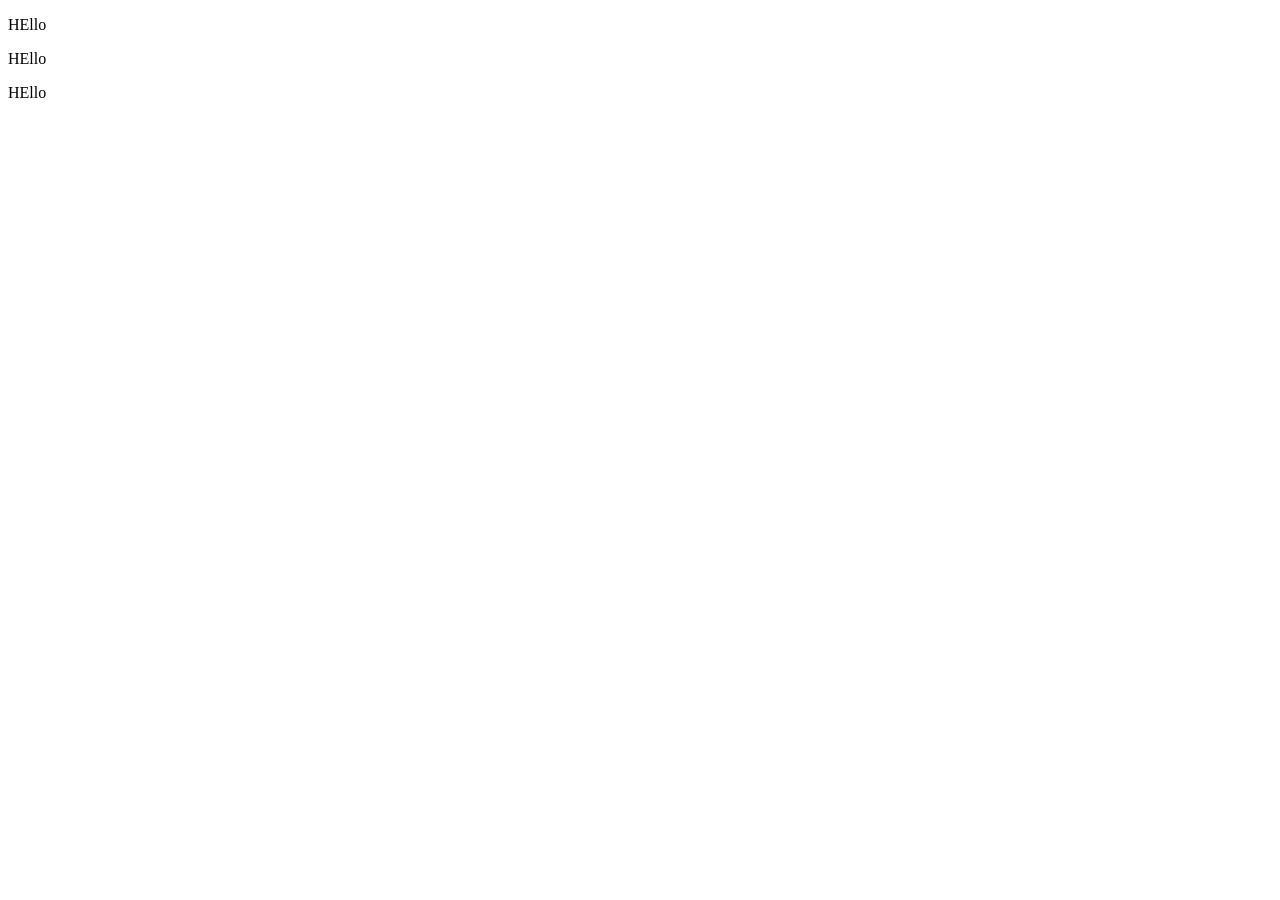
==== index.html @ a4c930f9 "i added asset and create style.css file" ====
<!DOCTYPE html>
<html lang="en">
<head>
    <meta charset="UTF-8">
    <meta name="viewport" content="width=device-width, initial-scale=1.0">
    <title>Document</title>
    <link rel="stylesheet" href="style.css"/>
</head>
<body>
    <p>HEllo</p>
     <p>HEllo</p>
      <p>HEllo</p>
</body>
</body>
</body>
</html>
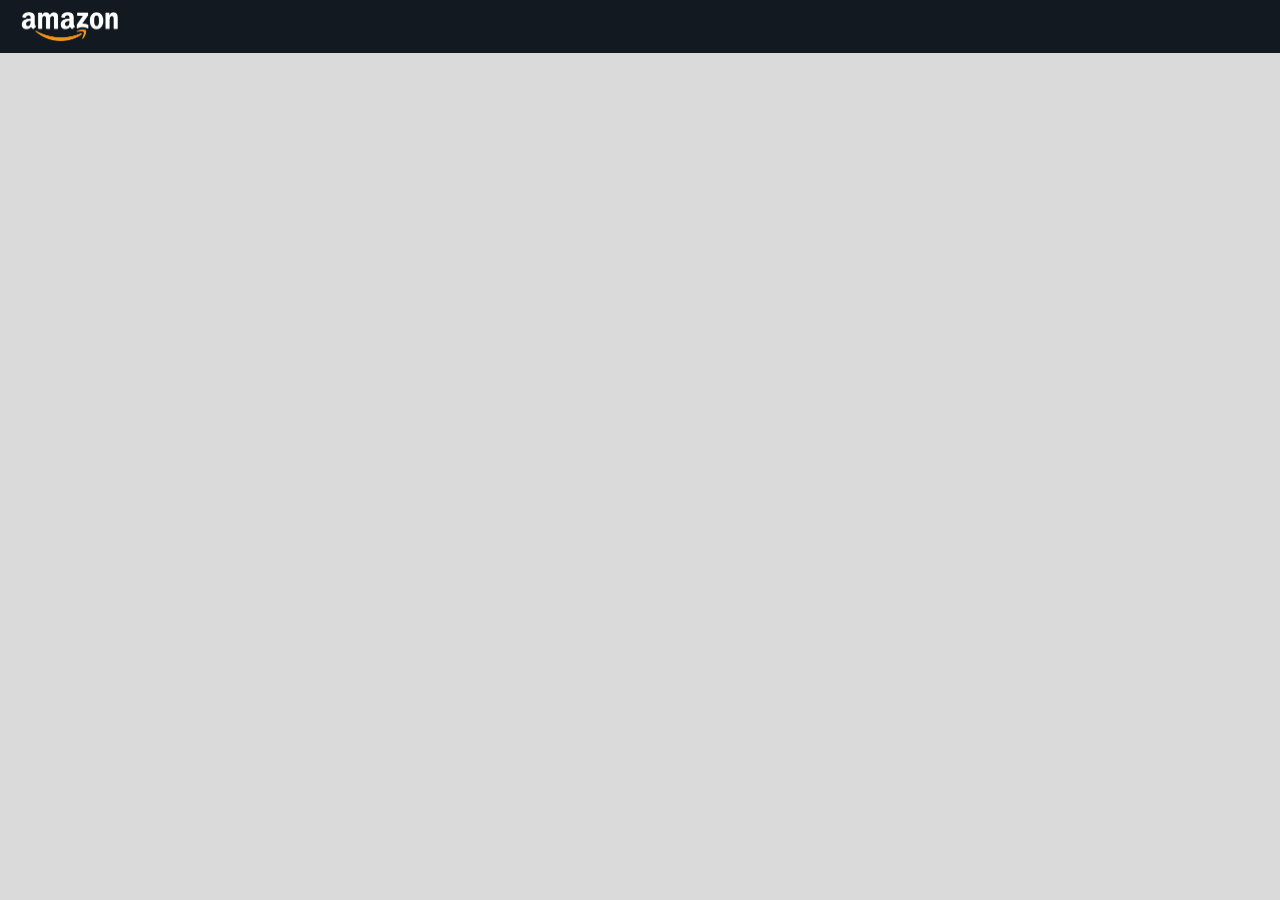
==== commit f9ac5670: "i create navigation and add css to tha navi and background" ====
--- a/index.html
+++ b/index.html
@@ -7,9 +7,9 @@
     <link rel="stylesheet" href="style.css"/>
 </head>
 <body>
-    <p>HEllo</p>
-     <p>HEllo</p>
-      <p>HEllo</p>
+    <nav>
+     <img src="./assets/amazon_logo.png" width="100" alt="">
+    </nav>
 </body>
 </body>
 </body>
--- a/style.css
+++ b/style.css
@@ -0,0 +1,29 @@
+
+@import url('https://fonts.googleapis.com/css2?family=Outfit:wght@700&display=swap');
+
+
+*{
+    padding: 0;
+    margin: 0;
+    box-sizing: border-box;
+    font-family:Outfit ;
+}
+
+
+body{
+    background-color: #dadada;
+}
+
+a{
+    text-decoration: none;
+    color: inherit;
+}
+
+nav{
+    display: flex;
+    align-items: center;
+    justify-content: space-between;
+    background: #131921;
+    padding: 10px 20px;
+    color:#fff;
+}
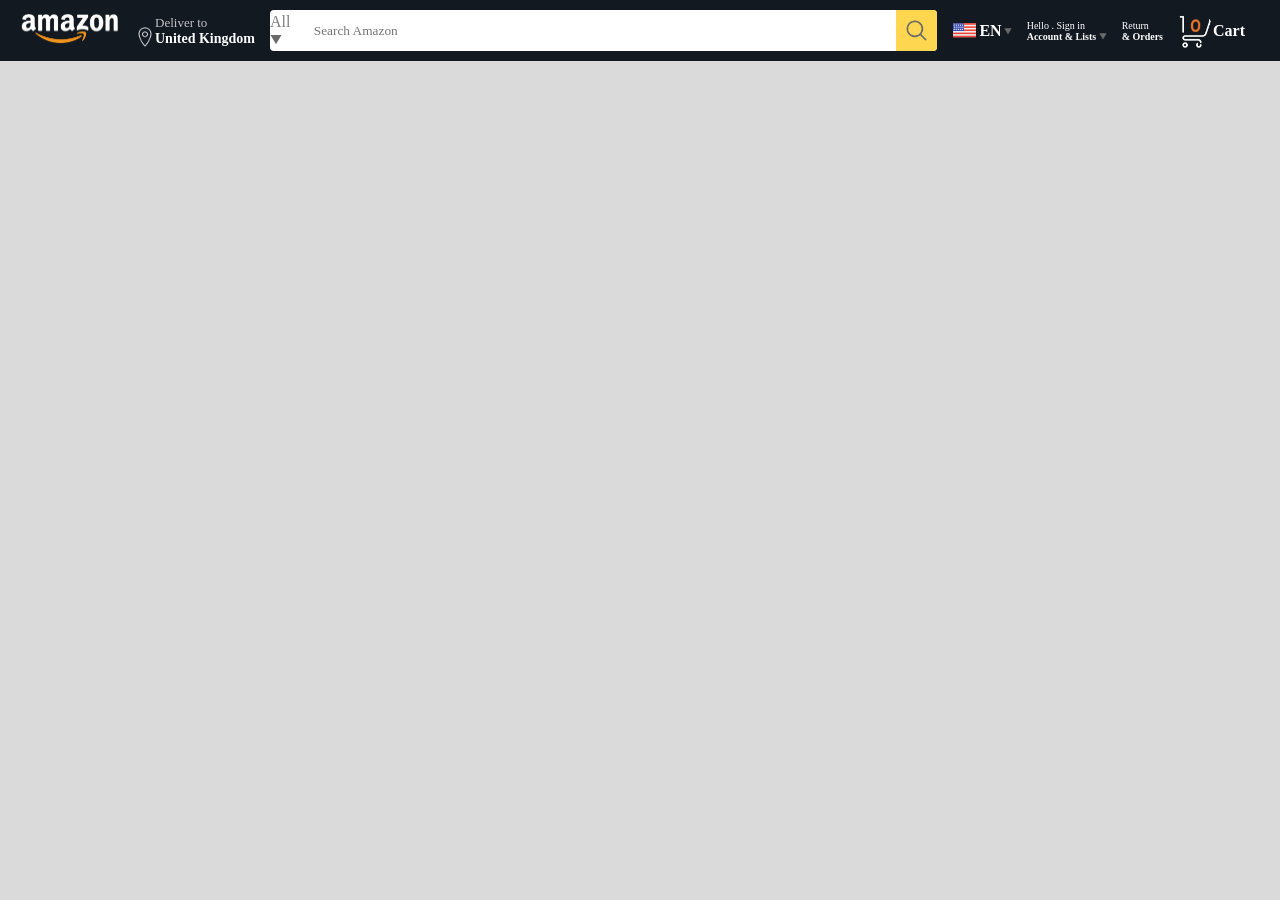
==== commit f718efc2: "i create a navigation bar and finished it all css" ====
--- a/index.html
+++ b/index.html
@@ -8,7 +8,47 @@
 </head>
 <body>
     <nav>
-     <img src="./assets/amazon_logo.png" width="100" alt="">
+        <a href="/">
+                 <img src="./assets/amazon_logo.png" width="100" alt="">
+
+        </a>
+        <div class="nav-country">
+            <img src="./assets/location_icon.png" height="20" alt="" >
+            <div>
+                <p>Deliver to</p>
+                <h1>United Kingdom</h1>
+            </div>
+        </div>
+
+        <div class="nav-search">
+            <div class="nav-search-caregory">
+                <p>All</p>
+                <img src="./assets/dropdown_icon.png" height="12" alt="">
+            </div>
+            <input type="text" class="nav-search-input" placeholder=" Search Amazon">
+            <img src="./assets/search_icon.png" class="nav-search-icon" alt="">
+        </div>
+
+        <div class="nav-language">
+            <img src="./assets/us_flag.png"  width="25px" alt="">
+            <p>EN</p>
+            <img src="./assets/dropdown_icon.png" width="8px" alt="">
+        </div>
+
+        <div class="nav-text">
+            <p>Hello . Sign in</p>
+            <h1>Account & Lists <img src="./assets/dropdown_icon.png" width="8px" alt=""> </h1>
+        </div>
+
+         <div class="nav-text">
+            <p>Return</p>
+            <h1>& Orders </h1>
+        </div>
+        <a href="" class="nav-cart">
+            <img src="./assets/cart_icon.png" width="35px" alt="">
+            <h4>Cart</h4>
+        </a>
+
     </nav>
 </body>
 </body>
--- a/style.css
+++ b/style.css
@@ -26,4 +26,78 @@
     background: #131921;
     padding: 10px 20px;
     color:#fff;
+}
+
+.nav-country{
+    display: flex;
+    align-items: end;
+    margin-left: 15px;
+    font-size: 13px;
+    color: #c4c4c4;
+}
+
+.nav-country h1{
+    color: #fff;
+    font-size: 14px;
+}
+
+.nav-search{
+    flex: 1;
+    display: flex;
+    align-items: center;
+    background: #fff;
+    color: gray;
+    max-width:1000px ;
+    border-radius: 4px;
+    margin-left: 15px;
+}
+
+.nav-search-caregor{
+    display: flex;
+    align-items: center;
+    padding: 10px 20px;
+    gap:5px;
+    background: #e5e5e5;
+    border-radius: 4px 0 0 4px;
+}
+
+.nav-search-input{
+    border: none;
+    outline: none;
+    padding-left: 20px;
+    width: 100%;
+
+}
+
+.nav-search-icon{
+max-width: 41px;
+padding: 8px;
+background: #ffd64f;
+border-radius: 0 4px 4px 0;
+}
+
+.nav-language{
+    display: flex;
+    align-items: center;
+    gap: 2px;
+    font-weight: 600;
+    margin-left: 15px;
+}
+
+
+.nav-text{
+    margin-left: 15px;
+}
+
+.nav-text p{
+    font-size: 10px;
+}
+
+.nav-text h1{
+    font-size: 10px;
+}
+.nav-cart{
+    display: flex;
+    align-items: center;
+    margin: 0px 15px;
 }
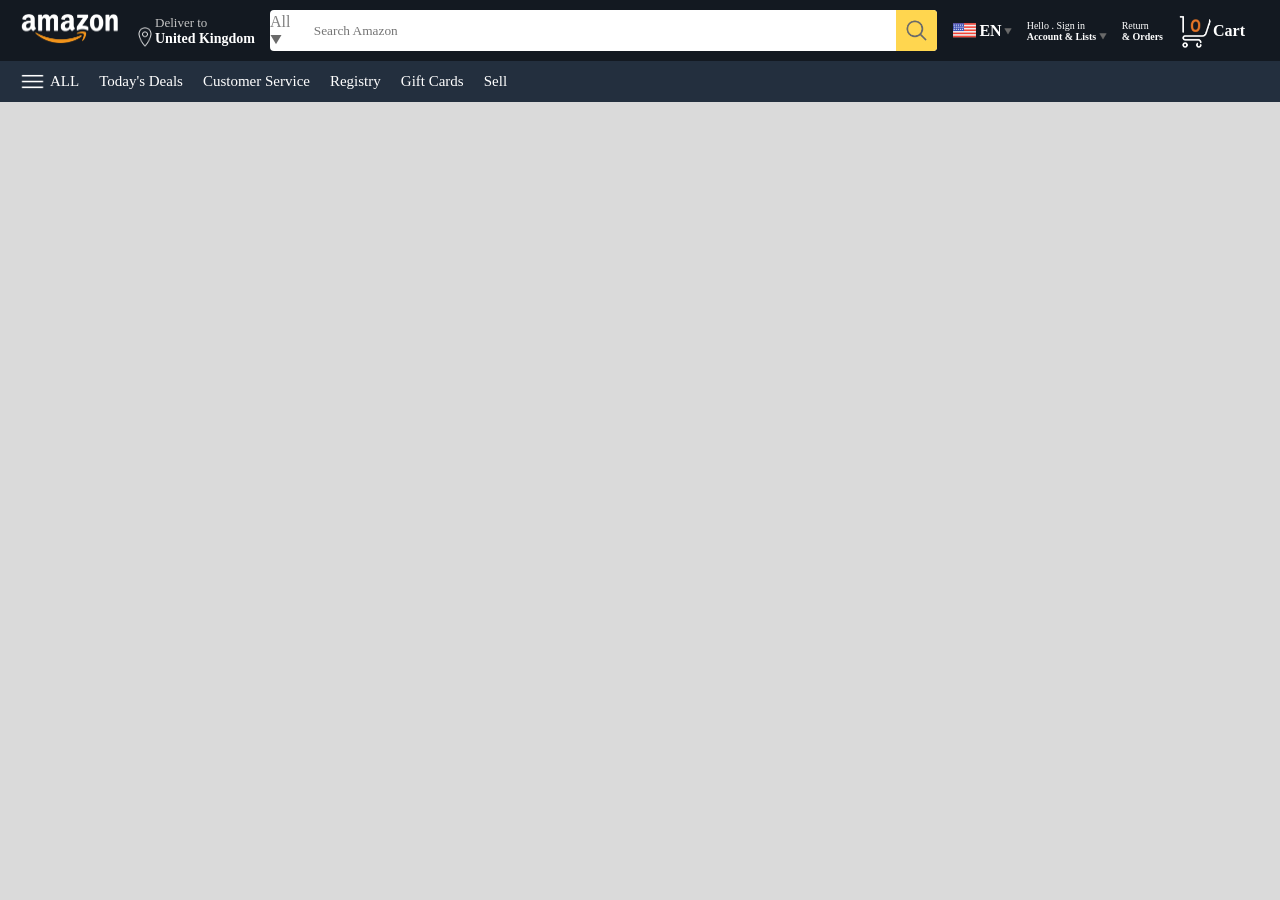
==== commit 9798fb43: "did navigation" ====
--- a/index.html
+++ b/index.html
@@ -1,19 +1,21 @@
 <!DOCTYPE html>
 <html lang="en">
+
 <head>
     <meta charset="UTF-8">
     <meta name="viewport" content="width=device-width, initial-scale=1.0">
     <title>Document</title>
-    <link rel="stylesheet" href="style.css"/>
+    <link rel="stylesheet" href="style.css" />
 </head>
+
 <body>
     <nav>
         <a href="/">
-                 <img src="./assets/amazon_logo.png" width="100" alt="">
+            <img src="./assets/amazon_logo.png" width="100" alt="">
 
         </a>
         <div class="nav-country">
-            <img src="./assets/location_icon.png" height="20" alt="" >
+            <img src="./assets/location_icon.png" height="20" alt="">
             <div>
                 <p>Deliver to</p>
                 <h1>United Kingdom</h1>
@@ -30,7 +32,7 @@
         </div>
 
         <div class="nav-language">
-            <img src="./assets/us_flag.png"  width="25px" alt="">
+            <img src="./assets/us_flag.png" width="25px" alt="">
             <p>EN</p>
             <img src="./assets/dropdown_icon.png" width="8px" alt="">
         </div>
@@ -40,7 +42,7 @@
             <h1>Account & Lists <img src="./assets/dropdown_icon.png" width="8px" alt=""> </h1>
         </div>
 
-         <div class="nav-text">
+        <div class="nav-text">
             <p>Return</p>
             <h1>& Orders </h1>
         </div>
@@ -50,7 +52,42 @@
         </a>
 
     </nav>
+
+    <div class="nav-bottom">
+        <div>
+            <img src="./assets/menu_icon.png" width="25px" alt="">
+            <p>ALL</p>
+        </div>
+        <p>Today's Deals</p>
+        <p> Customer Service</p>
+        <p> Registry</p>
+        <p>Gift Cards</p>
+        <p>Sell</p>
+    </div>
+
+
+    <div class="header-slider">
+        <!-- <ul>
+            <img src="./assets/header1.jpg" class="header-img" alt="">
+            <img src="./assets/header2.jpg" class="header-img" alt="">
+            <img src="./assets/header3.jpg" class="header-img" alt="">
+            <img src="./assets/header4.jpg" class="header-img" alt="">
+            <img src="./assets/header5.jpg" class="header-img" alt="">
+            <img src="./assets/header6.jpg" class="header-img" alt="">
+
+        </ul> -->
+    </div>
+
+
+
+
+
+
+
+
+
 </body>
 </body>
 </body>
+
 </html>
--- a/style.css
+++ b/style.css
@@ -100,4 +100,26 @@
     display: flex;
     align-items: center;
     margin: 0px 15px;
-}+}
+.nav-bottom{
+    display: flex;
+    align-items: center;
+    gap: 20px;
+    padding: 8px 20px;
+    background: #232f3e;
+    color: #fff;
+    font-size: 15px;
+}
+
+.nav-bottom div{
+    display: flex;
+    align-items: center;
+    gap: 5px;
+    font-weight: 500;
+}
+
+/* .header-slider ul{
+    display: flex;
+    overflow: hidden;
+
+} */
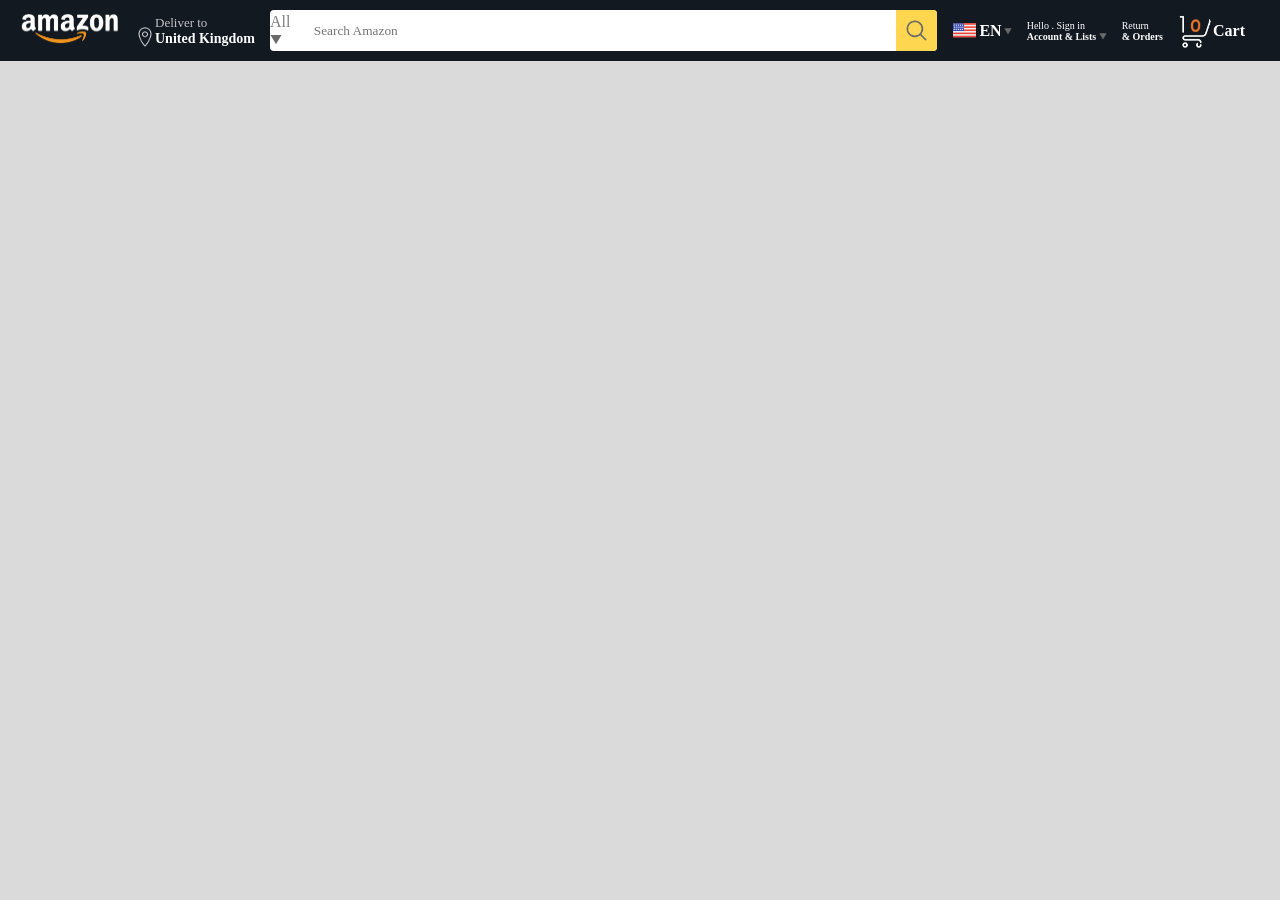
==== commit 757d8d06: "create" ====
--- a/index.html
+++ b/index.html
@@ -53,7 +53,7 @@
 
     </nav>
 
-    <div class="nav-bottom">
+    <!-- <div class="nav-bottom">
         <div>
             <img src="./assets/menu_icon.png" width="25px" alt="">
             <p>ALL</p>
@@ -63,11 +63,11 @@
         <p> Registry</p>
         <p>Gift Cards</p>
         <p>Sell</p>
-    </div>
+    </div> -->
 
 
-    <div class="header-slider">
-        <!-- <ul>
+    <!-- <div class="header-slider">
+        <ul>
             <img src="./assets/header1.jpg" class="header-img" alt="">
             <img src="./assets/header2.jpg" class="header-img" alt="">
             <img src="./assets/header3.jpg" class="header-img" alt="">
@@ -75,15 +75,8 @@
             <img src="./assets/header5.jpg" class="header-img" alt="">
             <img src="./assets/header6.jpg" class="header-img" alt="">
 
-        </ul> -->
-    </div>
-
-
-
-
-
-
-
+        </ul>
+    </div> -->
 
 
 </body>
--- a/style.css
+++ b/style.css
@@ -101,7 +101,7 @@
     align-items: center;
     margin: 0px 15px;
 }
-.nav-bottom{
+/* .nav-bottom{
     display: flex;
     align-items: center;
     gap: 20px;
@@ -118,8 +118,8 @@
     font-weight: 500;
 }
 
-/* .header-slider ul{
+.header-slider ul{
     display: flex;
     overflow: hidden;
 
-} */+}  */
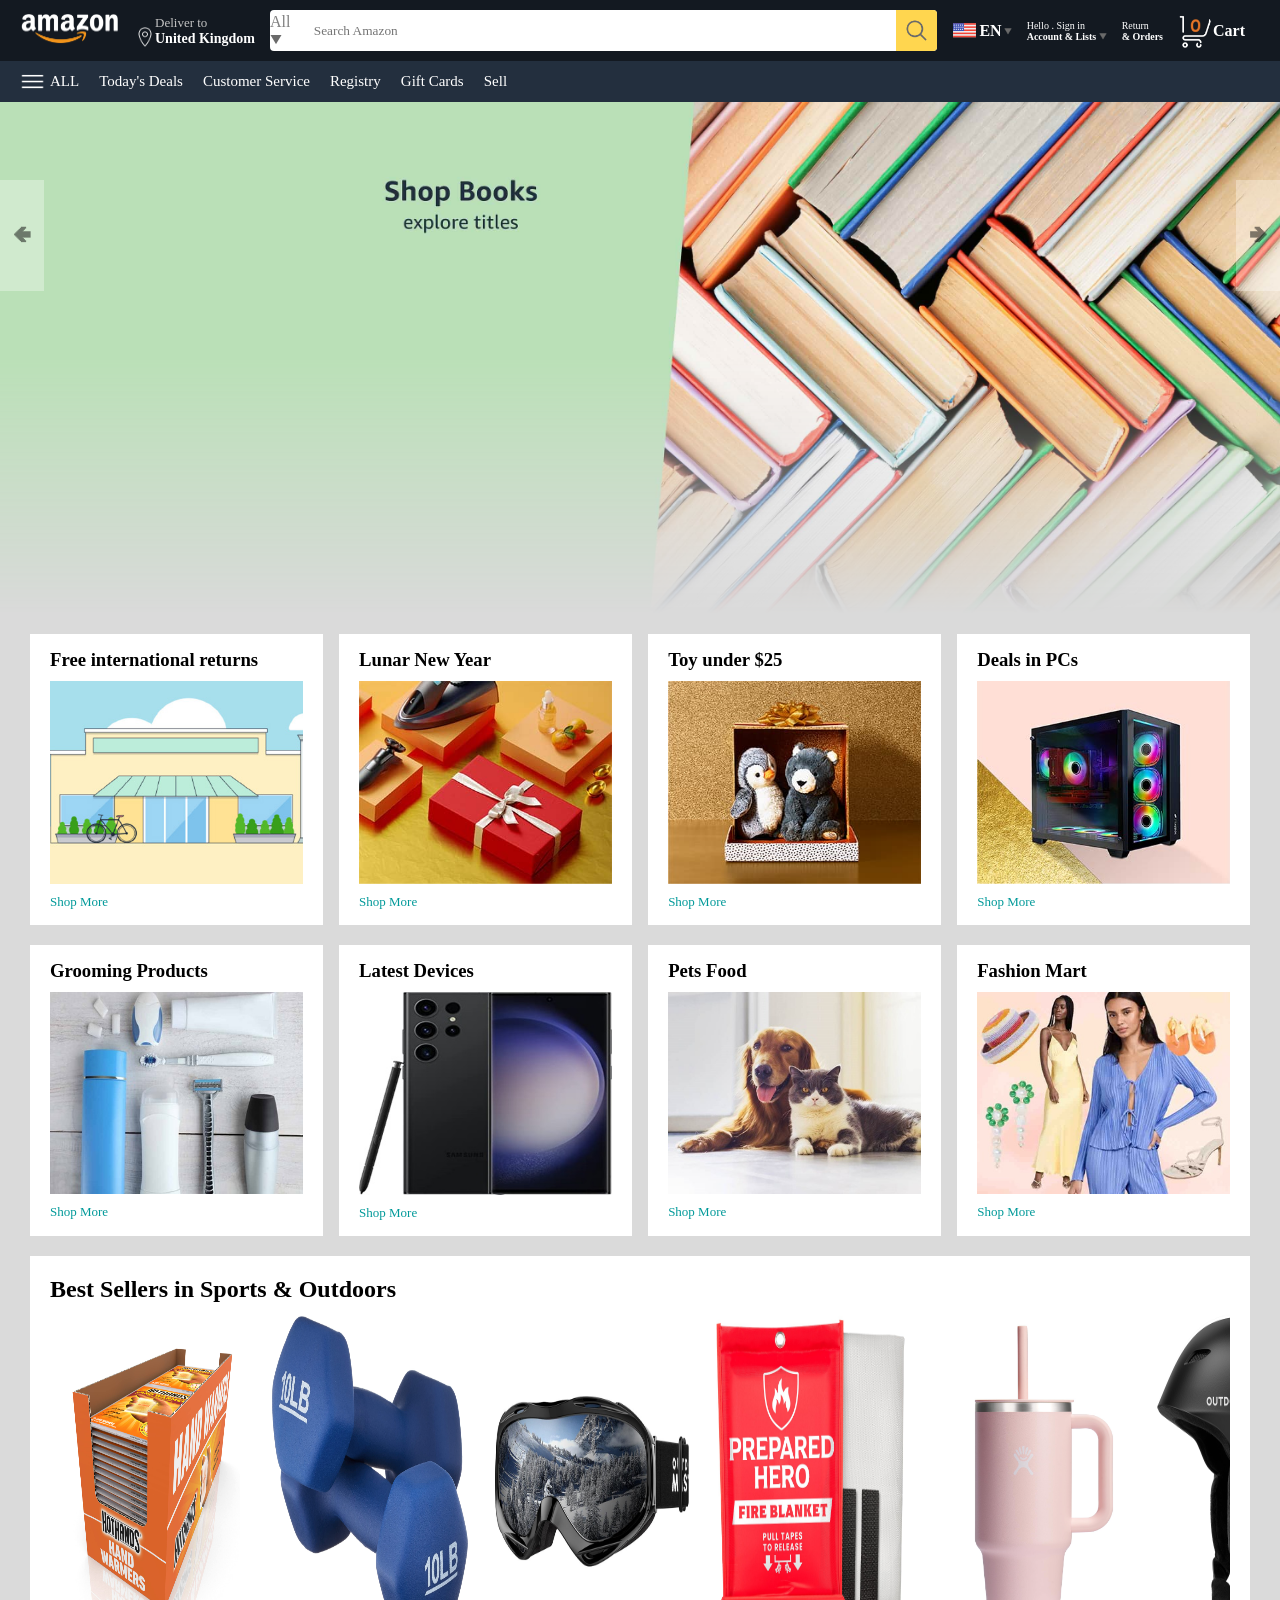
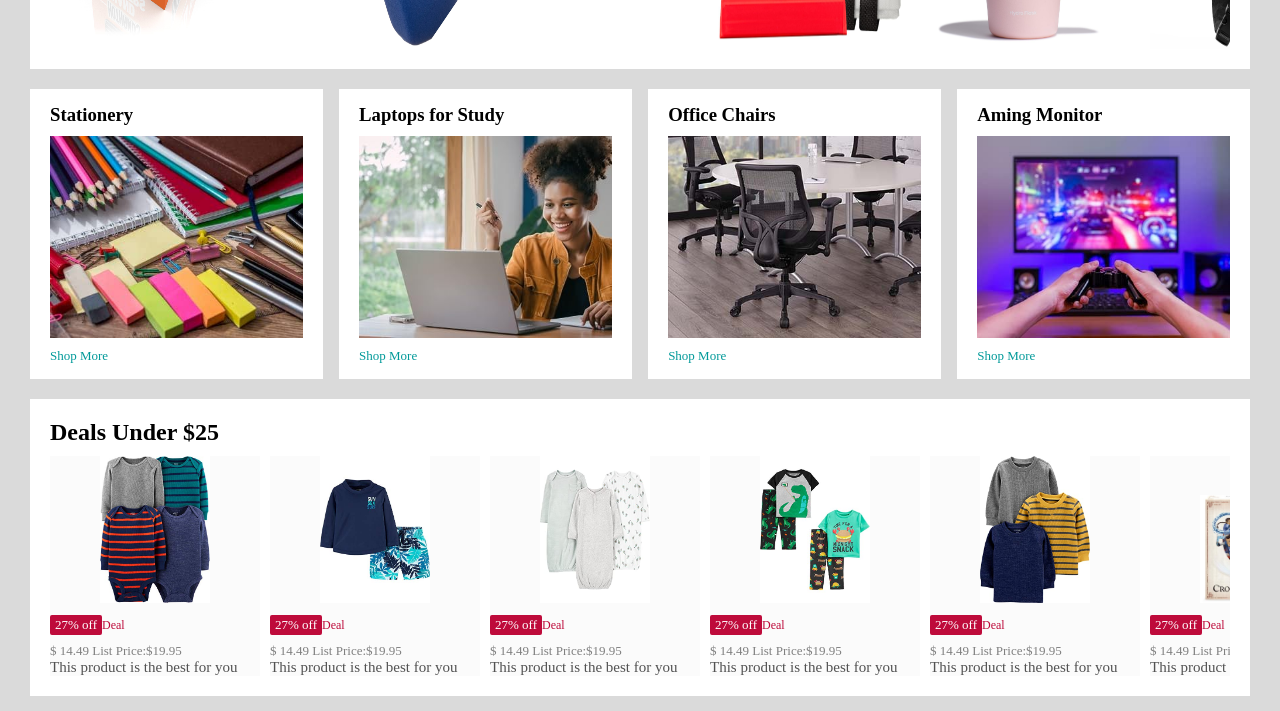
==== commit a049da28: "i create product cart" ====
--- a/index.html
+++ b/index.html
@@ -53,7 +53,7 @@
 
     </nav>
 
-    <!-- <div class="nav-bottom">
+    <div class="nav-bottom">
         <div>
             <img src="./assets/menu_icon.png" width="25px" alt="">
             <p>ALL</p>
@@ -63,10 +63,13 @@
         <p> Registry</p>
         <p>Gift Cards</p>
         <p>Sell</p>
-    </div> -->
-
-
-    <!-- <div class="header-slider">
+    </div>
+
+
+    <div class="header-slider">
+        <a href="#" class="control_prev">&#129144</a>
+        <a href="#" class="control_next">&#129146</a>
+
         <ul>
             <img src="./assets/header1.jpg" class="header-img" alt="">
             <img src="./assets/header2.jpg" class="header-img" alt="">
@@ -76,11 +79,234 @@
             <img src="./assets/header6.jpg" class="header-img" alt="">
 
         </ul>
-    </div> -->
-
-
+    </div>
+
+    <div class="box-row">
+        <div class="box-col">
+            <h3>Free international returns</h3>
+            <img src="./assets/box1-1.jpg" alt="">
+            <a href="/">Shop More</a>
+        </div>
+
+        <div class="box-col">
+            <h3>Lunar New Year</h3>
+            <img src="./assets/box1-2.jpg" alt="">
+            <a href="/">Shop More</a>
+        </div>
+
+        <div class="box-col">
+            <h3>Toy under $25</h3>
+            <img src="./assets/box1-3.jpg" alt="">
+            <a href="/">Shop More</a>
+        </div>
+
+        <div class="box-col">
+            <h3>Deals in PCs</h3>
+            <img src="./assets/box1-4.jpg" alt="">
+            <a href="/">Shop More</a>
+        </div>
+    </div>
+
+
+    <div class="box-row">
+        <div class="box-col">
+            <h3>Grooming Products</h3>
+            <img src="./assets/box2-1.jpg" alt="">
+            <a href="/">Shop More</a>
+        </div>
+
+        <div class="box-col">
+            <h3>Latest Devices</h3>
+            <img src="./assets/box2-2.jpg" alt="">
+            <a href="/">Shop More</a>
+        </div>
+
+        <div class="box-col">
+            <h3>Pets Food</h3>
+            <img src="./assets/box2-3.jpg" alt="">
+            <a href="/">Shop More</a>
+        </div>
+
+        <div class="box-col">
+            <h3>Fashion Mart</h3>
+            <img src="./assets/box2-4.jpg" alt="">
+            <a href="/">Shop More</a>
+        </div>
+    </div>
+
+
+    <!-- product slide -->
+    <div class="product-slide">
+        <h2>Best Sellers in Sports & Outdoors</h2>
+        <div class="product">
+            <img src="./assets/product1-1.jpg" alt="">
+            <img src="./assets/product1-2.jpg" alt="">
+            <img src="./assets/product1-3.jpg" alt="">
+            <img src="./assets/product1-4.jpg" alt="">
+            <img src="./assets/product1-5.jpg" alt="">
+            <img src="./assets/product1-6.jpg" alt="">
+            <img src="./assets/product1-7.jpg" alt="">
+            <img src="./assets/product1-8.jpg" alt="">
+            <img src="./assets/product1-9.jpg" alt="">
+            <img src="./assets/product1-10.jpg" alt="">
+
+        </div>
+
+
+    </div>
+
+
+    <!-- row -->
+
+     <div class="box-row">
+        <div class="box-col">
+            <h3>Stationery</h3>
+            <img src="./assets/box3-1.jpg" alt="">
+            <a href="/">Shop More</a>
+        </div>
+
+        <div class="box-col">
+            <h3>Laptops for Study</h3>
+            <img src="./assets/box3-2.jpg" alt="">
+            <a href="/">Shop More</a>
+        </div>
+
+        <div class="box-col">
+            <h3>Office Chairs</h3>
+            <img src="./assets/box3-3.jpg" alt="">
+            <a href="/">Shop More</a>
+        </div>
+
+        <div class="box-col">
+            <h3>Aming Monitor</h3>
+            <img src="./assets/box3-4.jpg" alt="">
+            <a href="/">Shop More</a>
+        </div>
+    </div>
+
+
+
+
+
+    <div class="product-slider-with-price">
+        <h2>Deals Under $25</h2>
+        <div class="product">
+
+            <div class="product-card">
+                <div class="product-img-container">
+                    <img src="./assets/product2-1.jpg" alt="">
+                </div>
+                <div class="product-offer">
+                    <p>27% off</p><span>Deal</span>
+                </div>
+                <p class="product-price">$ <span>14.49</span> List Price:$19.95 </p>
+                <h4>This product is the best for you </h4>
+            </div>
+            <div class="product-card">
+                <div class="product-img-container">
+                    <img src="./assets/product2-2.jpg" alt="">
+                </div>
+                <div class="product-offer">
+                    <p>27% off</p><span>Deal</span>
+                </div>
+                <p class="product-price" >$ <span>14.49</span> List Price:$19.95 </p>
+                <h4>This product is the best for you </h4>
+            </div>
+            <div class="product-card">
+                <div class="product-img-container">
+                    <img src="./assets/product2-3.jpg" alt="">
+                </div>
+                <div class="product-offer">
+                    <p>27% off</p><span>Deal</span>
+                </div>
+                <p class="product-price">$ <span>14.49</span> List Price:$19.95 </p>
+                <h4>This product is the best for you </h4>
+            </div>
+            <div class="product-card">
+                <div class="product-img-container">
+                    <img src="./assets/product2-4.jpg" alt="">
+                </div>
+                <div class="product-offer">
+                    <p>27% off</p><span>Deal</span>
+                </div>
+                <p class="product-price">$ <span>14.49</span> List Price:$19.95 </p>
+                <h4>This product is the best for you </h4>
+            </div>
+            <div class="product-card">
+                <div class="product-img-container">
+                    <img src="./assets/product2-5.jpg" alt="">
+                </div>
+                <div class="product-offer">
+                    <p>27% off</p><span>Deal</span>
+                </div>
+                <p class="product-price">$ <span>14.49</span> List Price:$19.95 </p>
+                <h4>This product is the best for you </h4>
+            </div>
+            <div class="product-card">
+                <div class="product-img-container">
+                    <img src="./assets/product2-6.jpg" alt="">
+                </div>
+                <div class="product-offer">
+                    <p>27% off</p><span>Deal</span>
+                </div>
+                <p class="product-price">$ <span>14.49</span> List Price:$19.95 </p>
+                <h4>This product is the best for you </h4>
+            </div>
+            <div class="product-card">
+                <div class="product-img-container">
+                    <img src="./assets/product2-7.jpg" alt="">
+                </div>
+                <div class="product-offer">
+                    <p>27% off</p><span>Deal</span>
+                </div>
+                <p class="product-price">$ <span>14.49</span> List Price:$19.95 </p>
+                <h4>This product is the best for you </h4>
+            </div>
+            <div class="product-card">
+                <div class="product-img-container">
+                    <img src="./assets/product2-8.jpg" alt="">
+                </div>
+                <div class="product-offer">
+                    <p>27% off</p><span>Deal</span>
+                </div>
+                <p  class="product-price">$ <span>14.49</span> List Price:$19.95 </p>
+                <h4>This product is the best for you </h4>
+            </div>
+            <div class="product-card">
+                <div class="product-img-container">
+                    <img src="./assets/product2-9.jpg" alt="">
+                </div>
+                <div class="product-offer">
+                    <p>27% off</p><span>Deal</span>
+                </div>
+                <p  class="product-price">$ <span>14.49</span> List Price:$19.95 </p>
+                <h4>This product is the best for you </h4>
+            </div>
+            <div class="product-card">
+                <div class="product-img-container">
+                    <img src="./assets/product2-10.jpg" alt="">
+                </div>
+                <div class="product-offer">
+                    <p>27% off</p><span>Deal</span>
+                </div>
+                <p class="product-price">$ <span>14.49</span> List Price:$19.95 </p>
+                <h4>This product is the best for you </h4>
+            </div>
+            <div class="product-card">
+                <div class="product-img-container">
+                    <img src="./assets/product2-11.jpg" alt="">
+                </div>
+                <div class="product-offer">
+                    <p>27% off</p><span>Deal</span>
+                </div>
+                <p class="product-price">$ <span>14.49</span> List Price:$19.95 </p>
+                <h4>This product is the best for you </h4>
+            </div>
+        </div>
+    </div>
+
+    <script src="script.js"></script>
 </body>
-</body>
-</body>
+
 
 </html>
--- a/style.css
+++ b/style.css
@@ -101,7 +101,7 @@
     align-items: center;
     margin: 0px 15px;
 }
-/* .nav-bottom{
+ .nav-bottom{
     display: flex;
     align-items: center;
     gap: 20px;
@@ -120,6 +120,142 @@
 
 .header-slider ul{
     display: flex;
-    overflow: hidden;
-
-}  */+    overflow-y: hidden;
+
+}  
+
+.header-img{
+    max-width: 100%;
+    mask-image: linear-gradient(to bottom , #000000 50%, transparent 100%);
+}
+
+.header-slider a{
+    position: absolute;
+    top: 20%;
+    z-index: 1;
+    padding: 5vh 1vw;
+    background: #ffffff4f;
+    color:#0000007b;
+    text-decoration: none;
+    font-weight: 600;
+    font-size: 18px;
+    cursor: pointer;
+}
+
+.control_next{
+    right: 0;
+}
+
+.box-row{
+    display: flex;
+    flex-wrap: wrap;
+    row-gap: 20px;
+    justify-content: space-between;
+    margin: 20px 30px;
+}
+
+
+.box-col{
+    display: flex;
+    flex-direction: column;
+    gap: 10px;
+    padding: 15px 20px;
+    background:#fff ;
+    max-width: 24%;
+    min-height: 200px;
+    z-index: 1;
+}
+
+.box-col a {
+    font-size: 13px;
+    color:#009999 ;
+    font-weight: 500;
+}
+.header-box{
+    margin-top: -20vw;
+}
+
+
+.product-slide{
+    background: #fff;
+    margin: 0 30px;
+    padding: 20px;
+    margin-bottom: 15px;
+}
+
+.product-slide  .product{
+display: flex;
+overflow: auto;
+gap: 20px;
+margin-top: 10px;
+}
+
+
+.product-slide  .product img{
+    max-width: 200px;
+    max-height: 200;
+}
+
+.product-slide  .product::-webkit-scrollbar{
+    display: none;
+}
+
+.product-slider-with-price{
+ background: #fff;
+ margin: 0 30px;
+ padding: 20px;
+ margin-bottom: 15px;
+}
+
+
+.product-slider-with-price .product{
+    display: flex;
+    overflow: auto;
+    gap: 10px;
+    margin-top: 10px;
+}
+
+.product-slider-with-price .product::-webkit-scrollbar{
+    display: none;
+}
+
+
+.product-card{
+    display: flex;
+    flex-direction: column;
+    justify-content: end;
+    min-width: 210px;
+    background: #fbfbfb;
+}
+
+.product-card img{
+    width: 110px;
+    margin:  0 50px;
+}
+
+.product-offer p{
+    background: #be0b3b;
+    color: #fff;
+    display: inline-block;
+    padding: 2px 5px;
+    border-radius: 2px;
+    margin: 8px 0;
+    font-size: 13px;
+}
+
+.product-offer span{
+    color: #be0b3b;
+    font-weight: 500;
+    font-size: 12px;
+}
+
+.product-price{
+    color: gray;
+    font-size: 13px;
+}
+
+.product-card h4{
+    color: #525252;
+    font-size: 15px;
+    font-weight: 400;
+}
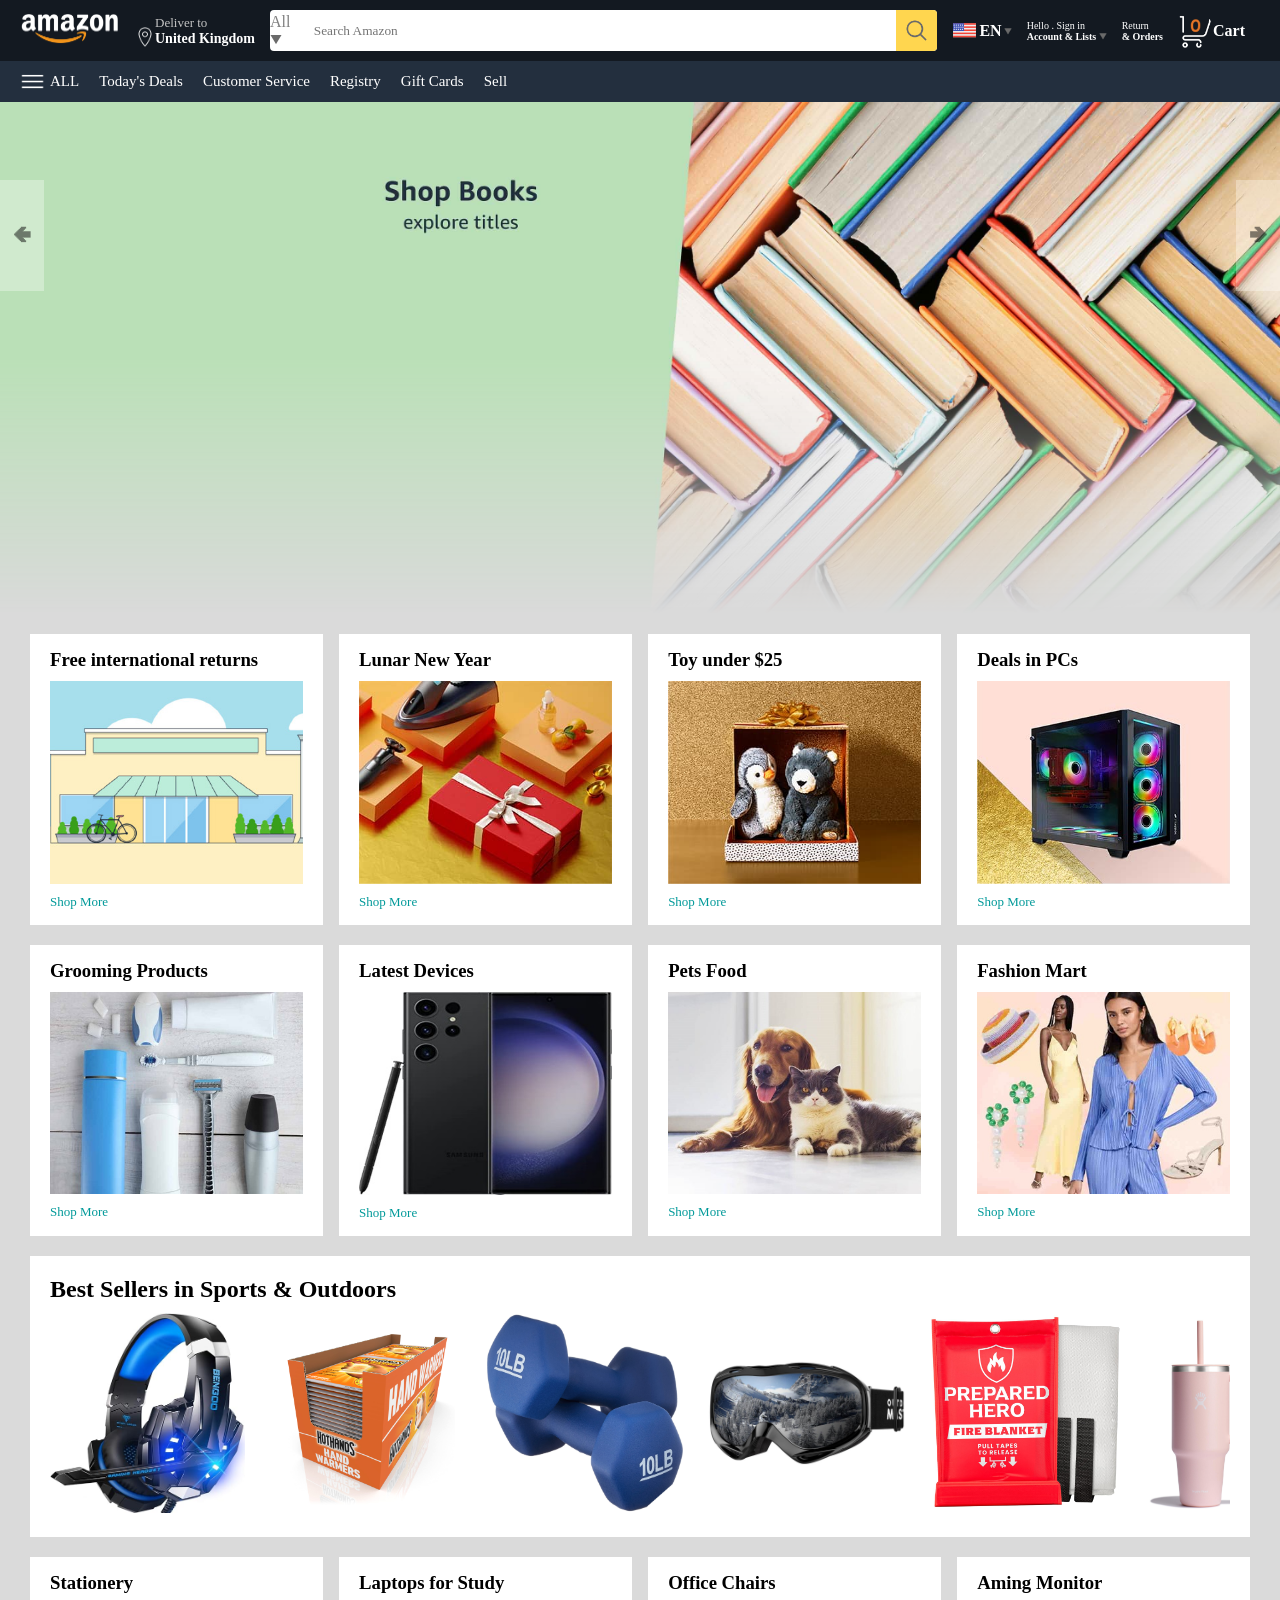
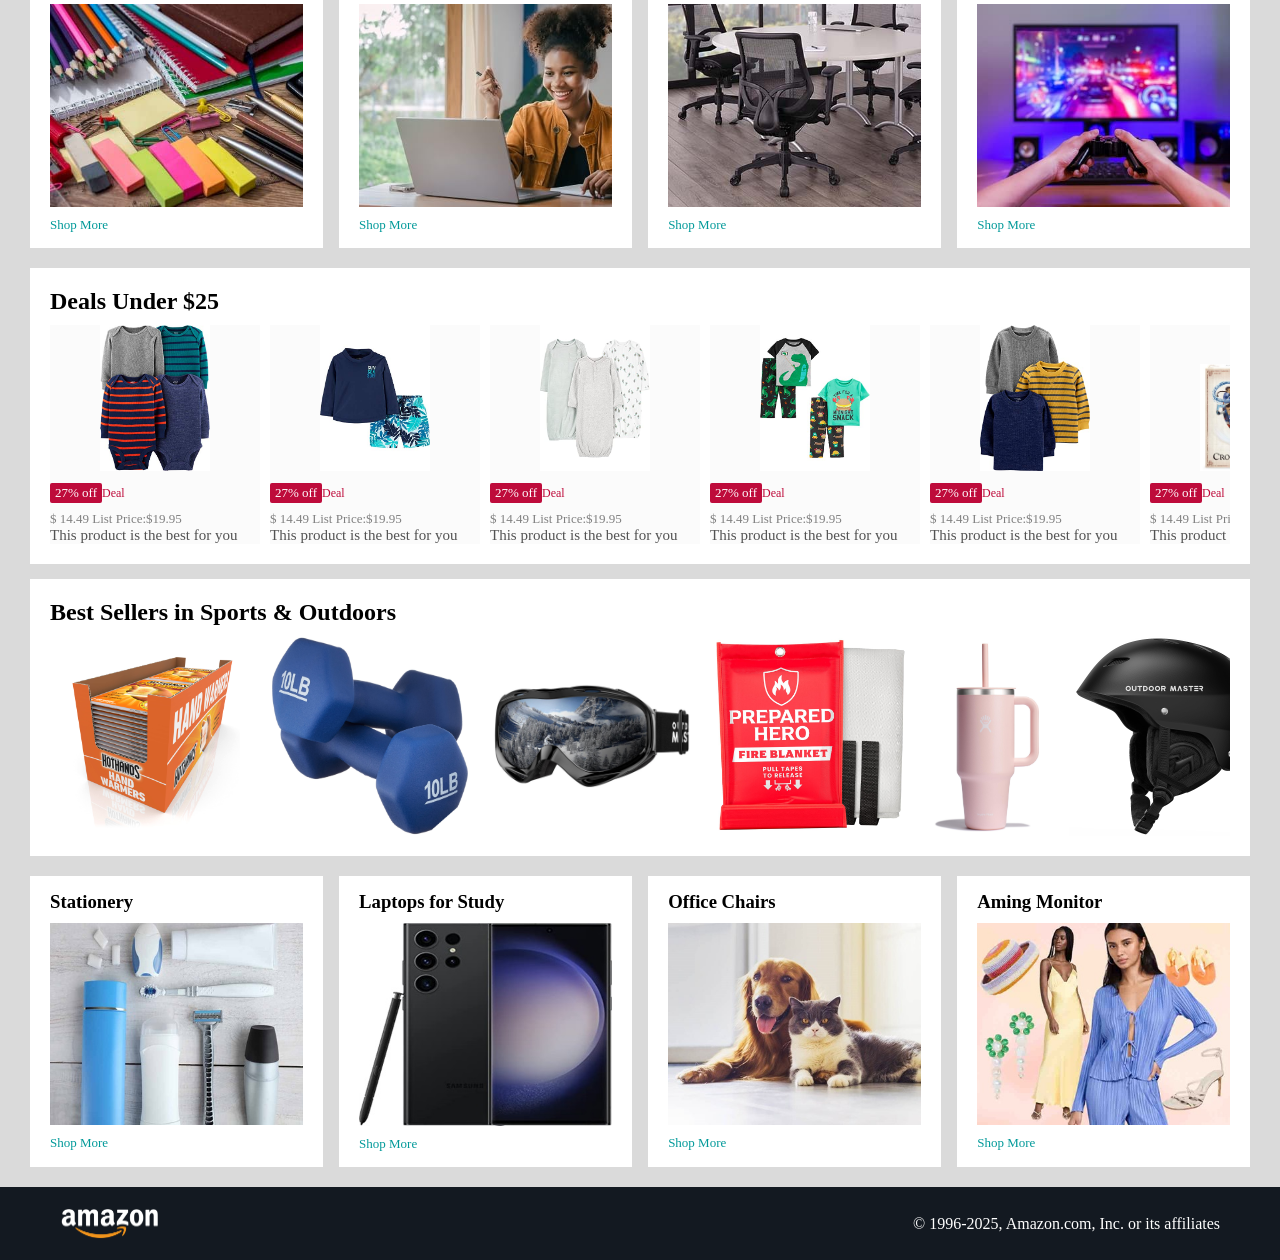
==== commit 3eb71978: "i finished index.html file (home page)" ====
--- a/index.html
+++ b/index.html
@@ -136,6 +136,178 @@
 
 
     <!-- product slide -->
+    <div class="product-slide">
+        <h2>Best Sellers in Sports & Outdoors</h2>
+        <div class="product">
+            <a href="/product.html">
+             <img src="./assets/product_img.jpg" alt="">
+            </a>
+            <img src="./assets/product1-1.jpg" alt="">
+            <img src="./assets/product1-2.jpg" alt="">
+            <img src="./assets/product1-3.jpg" alt="">
+            <img src="./assets/product1-4.jpg" alt="">
+            <img src="./assets/product1-5.jpg" alt="">
+            <img src="./assets/product1-6.jpg" alt="">
+            <img src="./assets/product1-7.jpg" alt="">
+            <img src="./assets/product1-8.jpg" alt="">
+            <img src="./assets/product1-9.jpg" alt="">
+            <img src="./assets/product1-10.jpg" alt="">
+
+        </div>
+
+
+    </div>
+
+
+    <!-- row -->
+
+    <div class="box-row">
+        <div class="box-col">
+            <h3>Stationery</h3>
+            <img src="./assets/box3-1.jpg" alt="">
+            <a href="/">Shop More</a>
+        </div>
+
+        <div class="box-col">
+            <h3>Laptops for Study</h3>
+            <img src="./assets/box3-2.jpg" alt="">
+            <a href="/">Shop More</a>
+        </div>
+
+        <div class="box-col">
+            <h3>Office Chairs</h3>
+            <img src="./assets/box3-3.jpg" alt="">
+            <a href="/">Shop More</a>
+        </div>
+
+        <div class="box-col">
+            <h3>Aming Monitor</h3>
+            <img src="./assets/box3-4.jpg" alt="">
+            <a href="/">Shop More</a>
+        </div>
+    </div>
+
+
+
+
+
+    <div class="product-slider-with-price">
+        <h2>Deals Under $25</h2>
+        <div class="product">
+
+            <div class="product-card">
+                <div class="product-img-container">
+                    <img src="./assets/product2-1.jpg" alt="">
+                </div>
+                <div class="product-offer">
+                    <p>27% off</p><span>Deal</span>
+                </div>
+                <p class="product-price">$ <span>14.49</span> List Price:$19.95 </p>
+                <h4>This product is the best for you </h4>
+            </div>
+            <div class="product-card">
+                <div class="product-img-container">
+                    <img src="./assets/product2-2.jpg" alt="">
+                </div>
+                <div class="product-offer">
+                    <p>27% off</p><span>Deal</span>
+                </div>
+                <p class="product-price">$ <span>14.49</span> List Price:$19.95 </p>
+                <h4>This product is the best for you </h4>
+            </div>
+            <div class="product-card">
+                <div class="product-img-container">
+                    <img src="./assets/product2-3.jpg" alt="">
+                </div>
+                <div class="product-offer">
+                    <p>27% off</p><span>Deal</span>
+                </div>
+                <p class="product-price">$ <span>14.49</span> List Price:$19.95 </p>
+                <h4>This product is the best for you </h4>
+            </div>
+            <div class="product-card">
+                <div class="product-img-container">
+                    <img src="./assets/product2-4.jpg" alt="">
+                </div>
+                <div class="product-offer">
+                    <p>27% off</p><span>Deal</span>
+                </div>
+                <p class="product-price">$ <span>14.49</span> List Price:$19.95 </p>
+                <h4>This product is the best for you </h4>
+            </div>
+            <div class="product-card">
+                <div class="product-img-container">
+                    <img src="./assets/product2-5.jpg" alt="">
+                </div>
+                <div class="product-offer">
+                    <p>27% off</p><span>Deal</span>
+                </div>
+                <p class="product-price">$ <span>14.49</span> List Price:$19.95 </p>
+                <h4>This product is the best for you </h4>
+            </div>
+            <div class="product-card">
+                <div class="product-img-container">
+                    <img src="./assets/product2-6.jpg" alt="">
+                </div>
+                <div class="product-offer">
+                    <p>27% off</p><span>Deal</span>
+                </div>
+                <p class="product-price">$ <span>14.49</span> List Price:$19.95 </p>
+                <h4>This product is the best for you </h4>
+            </div>
+            <div class="product-card">
+                <div class="product-img-container">
+                    <img src="./assets/product2-7.jpg" alt="">
+                </div>
+                <div class="product-offer">
+                    <p>27% off</p><span>Deal</span>
+                </div>
+                <p class="product-price">$ <span>14.49</span> List Price:$19.95 </p>
+                <h4>This product is the best for you </h4>
+            </div>
+            <div class="product-card">
+                <div class="product-img-container">
+                    <img src="./assets/product2-8.jpg" alt="">
+                </div>
+                <div class="product-offer">
+                    <p>27% off</p><span>Deal</span>
+                </div>
+                <p class="product-price">$ <span>14.49</span> List Price:$19.95 </p>
+                <h4>This product is the best for you </h4>
+            </div>
+            <div class="product-card">
+                <div class="product-img-container">
+                    <img src="./assets/product2-9.jpg" alt="">
+                </div>
+                <div class="product-offer">
+                    <p>27% off</p><span>Deal</span>
+                </div>
+                <p class="product-price">$ <span>14.49</span> List Price:$19.95 </p>
+                <h4>This product is the best for you </h4>
+            </div>
+            <div class="product-card">
+                <div class="product-img-container">
+                    <img src="./assets/product2-10.jpg" alt="">
+                </div>
+                <div class="product-offer">
+                    <p>27% off</p><span>Deal</span>
+                </div>
+                <p class="product-price">$ <span>14.49</span> List Price:$19.95 </p>
+                <h4>This product is the best for you </h4>
+            </div>
+            <div class="product-card">
+                <div class="product-img-container">
+                    <img src="./assets/product2-11.jpg" alt="">
+                </div>
+                <div class="product-offer">
+                    <p>27% off</p><span>Deal</span>
+                </div>
+                <p class="product-price">$ <span>14.49</span> List Price:$19.95 </p>
+                <h4>This product is the best for you </h4>
+            </div>
+        </div>
+    </div>
+
     <div class="product-slide">
         <h2>Best Sellers in Sports & Outdoors</h2>
         <div class="product">
@@ -156,154 +328,38 @@
     </div>
 
 
-    <!-- row -->
-
-     <div class="box-row">
+    <div class="box-row">
         <div class="box-col">
             <h3>Stationery</h3>
-            <img src="./assets/box3-1.jpg" alt="">
+            <img src="./assets/box2-1.jpg" alt="">
             <a href="/">Shop More</a>
         </div>
 
         <div class="box-col">
             <h3>Laptops for Study</h3>
-            <img src="./assets/box3-2.jpg" alt="">
+            <img src="./assets/box2-2.jpg" alt="">
             <a href="/">Shop More</a>
         </div>
 
         <div class="box-col">
             <h3>Office Chairs</h3>
-            <img src="./assets/box3-3.jpg" alt="">
+            <img src="./assets/box2-3.jpg" alt="">
             <a href="/">Shop More</a>
         </div>
 
         <div class="box-col">
             <h3>Aming Monitor</h3>
-            <img src="./assets/box3-4.jpg" alt="">
-            <a href="/">Shop More</a>
-        </div>
-    </div>
-
-
-
-
-
-    <div class="product-slider-with-price">
-        <h2>Deals Under $25</h2>
-        <div class="product">
-
-            <div class="product-card">
-                <div class="product-img-container">
-                    <img src="./assets/product2-1.jpg" alt="">
-                </div>
-                <div class="product-offer">
-                    <p>27% off</p><span>Deal</span>
-                </div>
-                <p class="product-price">$ <span>14.49</span> List Price:$19.95 </p>
-                <h4>This product is the best for you </h4>
-            </div>
-            <div class="product-card">
-                <div class="product-img-container">
-                    <img src="./assets/product2-2.jpg" alt="">
-                </div>
-                <div class="product-offer">
-                    <p>27% off</p><span>Deal</span>
-                </div>
-                <p class="product-price" >$ <span>14.49</span> List Price:$19.95 </p>
-                <h4>This product is the best for you </h4>
-            </div>
-            <div class="product-card">
-                <div class="product-img-container">
-                    <img src="./assets/product2-3.jpg" alt="">
-                </div>
-                <div class="product-offer">
-                    <p>27% off</p><span>Deal</span>
-                </div>
-                <p class="product-price">$ <span>14.49</span> List Price:$19.95 </p>
-                <h4>This product is the best for you </h4>
-            </div>
-            <div class="product-card">
-                <div class="product-img-container">
-                    <img src="./assets/product2-4.jpg" alt="">
-                </div>
-                <div class="product-offer">
-                    <p>27% off</p><span>Deal</span>
-                </div>
-                <p class="product-price">$ <span>14.49</span> List Price:$19.95 </p>
-                <h4>This product is the best for you </h4>
-            </div>
-            <div class="product-card">
-                <div class="product-img-container">
-                    <img src="./assets/product2-5.jpg" alt="">
-                </div>
-                <div class="product-offer">
-                    <p>27% off</p><span>Deal</span>
-                </div>
-                <p class="product-price">$ <span>14.49</span> List Price:$19.95 </p>
-                <h4>This product is the best for you </h4>
-            </div>
-            <div class="product-card">
-                <div class="product-img-container">
-                    <img src="./assets/product2-6.jpg" alt="">
-                </div>
-                <div class="product-offer">
-                    <p>27% off</p><span>Deal</span>
-                </div>
-                <p class="product-price">$ <span>14.49</span> List Price:$19.95 </p>
-                <h4>This product is the best for you </h4>
-            </div>
-            <div class="product-card">
-                <div class="product-img-container">
-                    <img src="./assets/product2-7.jpg" alt="">
-                </div>
-                <div class="product-offer">
-                    <p>27% off</p><span>Deal</span>
-                </div>
-                <p class="product-price">$ <span>14.49</span> List Price:$19.95 </p>
-                <h4>This product is the best for you </h4>
-            </div>
-            <div class="product-card">
-                <div class="product-img-container">
-                    <img src="./assets/product2-8.jpg" alt="">
-                </div>
-                <div class="product-offer">
-                    <p>27% off</p><span>Deal</span>
-                </div>
-                <p  class="product-price">$ <span>14.49</span> List Price:$19.95 </p>
-                <h4>This product is the best for you </h4>
-            </div>
-            <div class="product-card">
-                <div class="product-img-container">
-                    <img src="./assets/product2-9.jpg" alt="">
-                </div>
-                <div class="product-offer">
-                    <p>27% off</p><span>Deal</span>
-                </div>
-                <p  class="product-price">$ <span>14.49</span> List Price:$19.95 </p>
-                <h4>This product is the best for you </h4>
-            </div>
-            <div class="product-card">
-                <div class="product-img-container">
-                    <img src="./assets/product2-10.jpg" alt="">
-                </div>
-                <div class="product-offer">
-                    <p>27% off</p><span>Deal</span>
-                </div>
-                <p class="product-price">$ <span>14.49</span> List Price:$19.95 </p>
-                <h4>This product is the best for you </h4>
-            </div>
-            <div class="product-card">
-                <div class="product-img-container">
-                    <img src="./assets/product2-11.jpg" alt="">
-                </div>
-                <div class="product-offer">
-                    <p>27% off</p><span>Deal</span>
-                </div>
-                <p class="product-price">$ <span>14.49</span> List Price:$19.95 </p>
-                <h4>This product is the best for you </h4>
-            </div>
-        </div>
-    </div>
+            <img src="./assets/box2-4.jpg" alt="">
+            <a href="/">Shop More</a>
+        </div>
+    </div>
+
+    <!-- footer -->
+
+    <footer>
+        <img src="./assets/amazon_logo.png" width="100" alt="">
+        <p>© 1996-2025, Amazon.com, Inc. or its affiliates</p>
+    </footer>
 
     <script src="script.js"></script>
 </body>
--- a/style.css
+++ b/style.css
@@ -193,7 +193,7 @@
 
 .product-slide  .product img{
     max-width: 200px;
-    max-height: 200;
+    max-height: 200px;
 }
 
 .product-slide  .product::-webkit-scrollbar{
@@ -258,4 +258,13 @@
     color: #525252;
     font-size: 15px;
     font-weight: 400;
+}
+
+footer{
+    display: flex;
+    justify-content: space-between;
+    align-items: center;
+    color: #fff;
+    background: #131921;
+    padding: 20px 60px;
 }
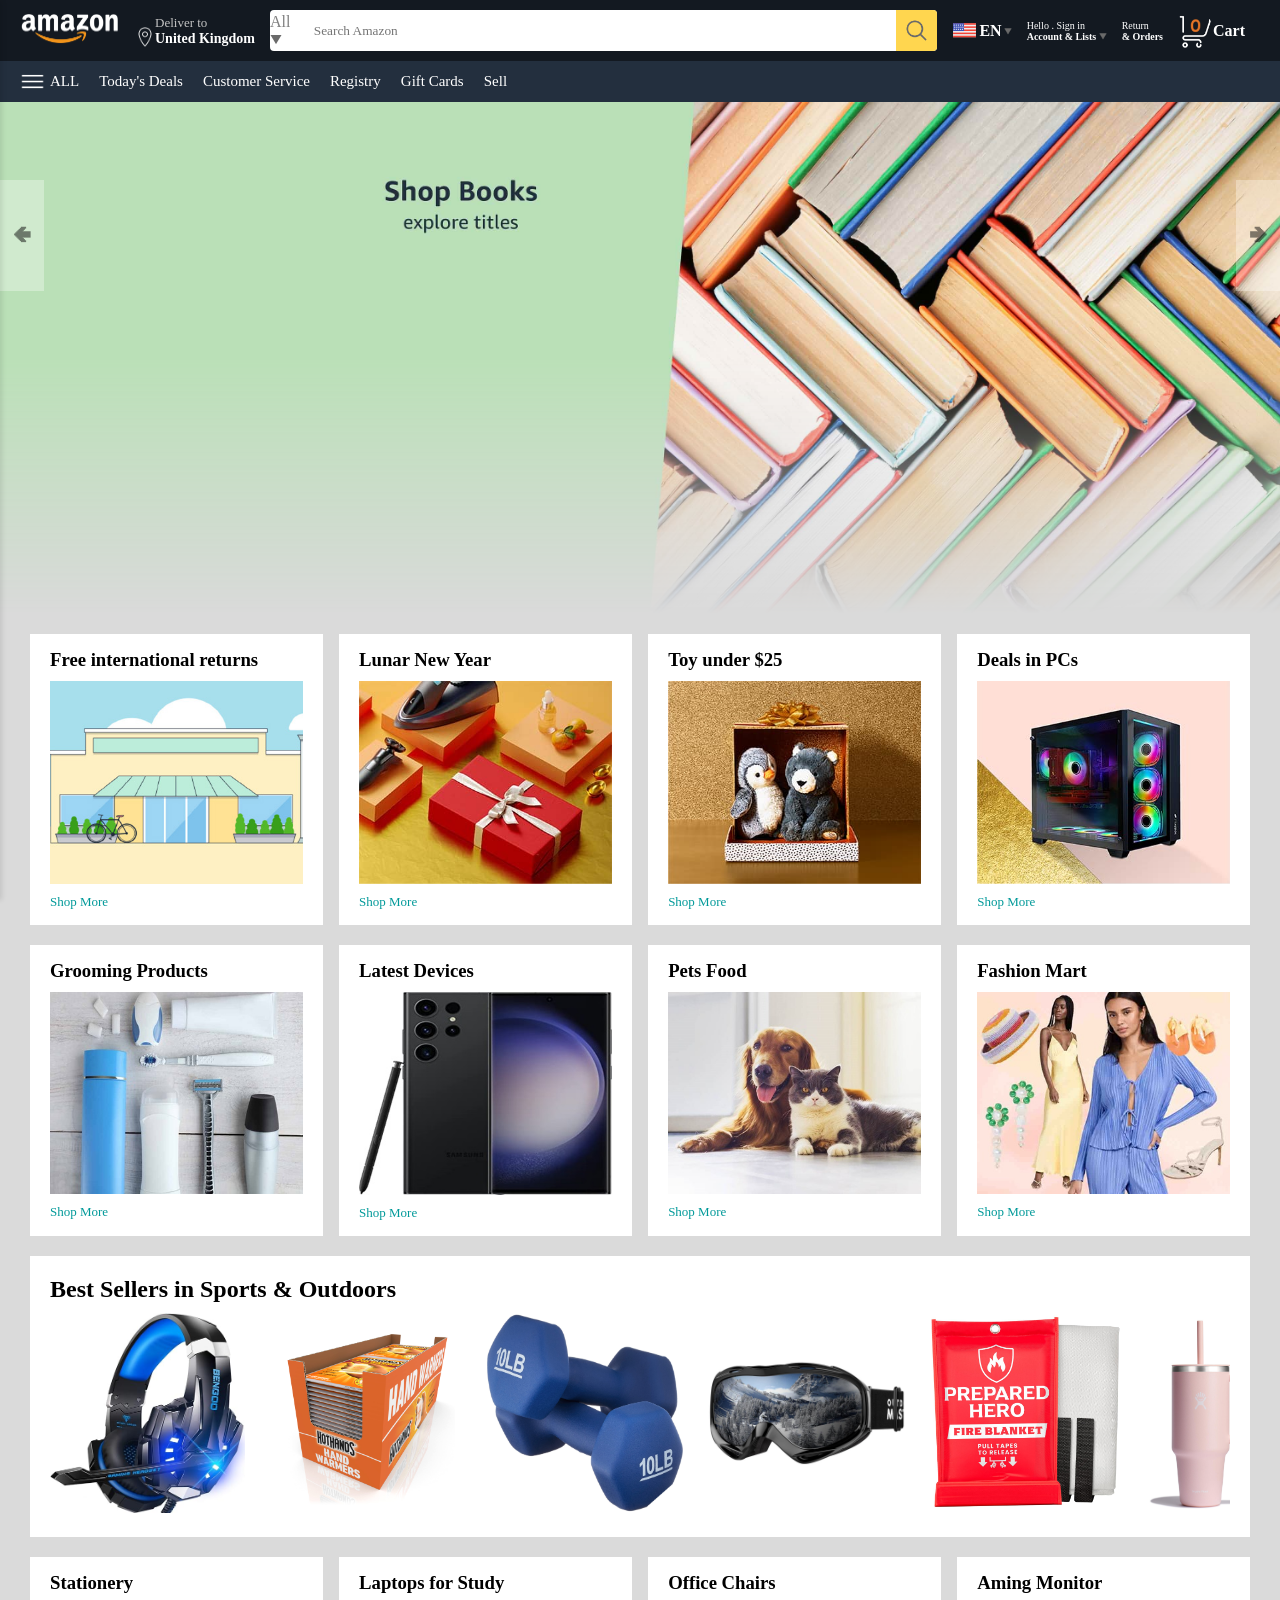
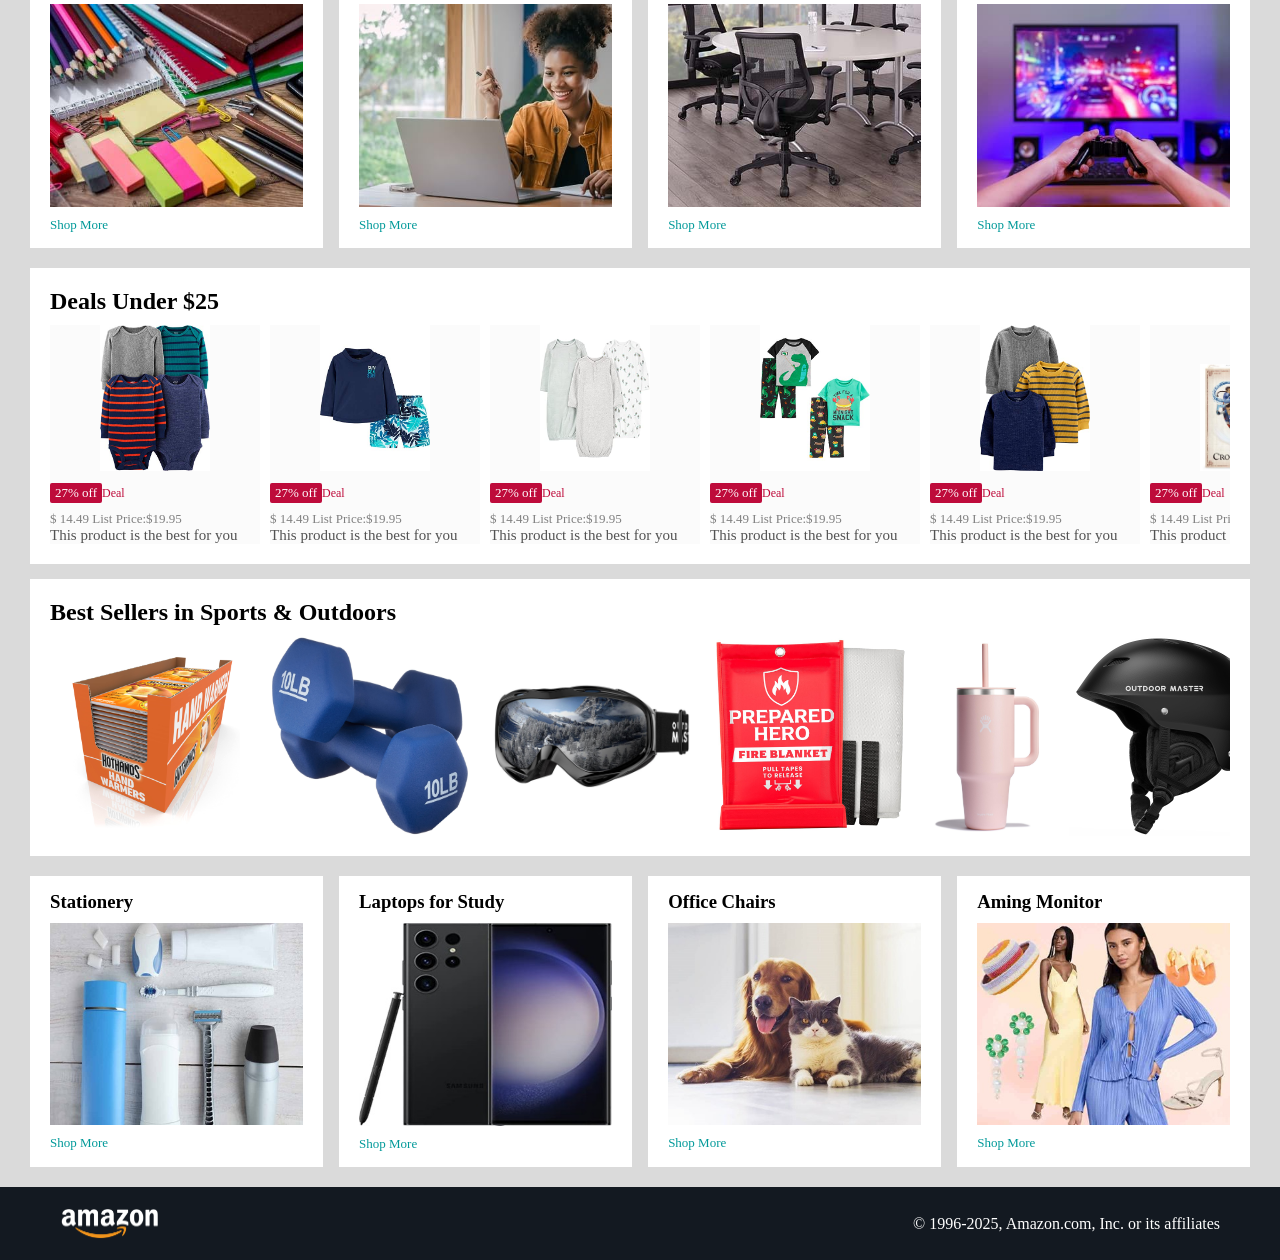
==== commit 09625e3c: "did responsive" ====
--- a/index.html
+++ b/index.html
@@ -9,10 +9,33 @@
 </head>
 
 <body>
+    <!-- Hamburger Menu Button -->
+    <button class="hamburger-menu" id="hamburgerBtn">
+        <span></span>
+        <span></span>
+        <span></span>
+    </button>
+
+    <!-- Mobile Sidebar -->
+    <div class="sidebar" id="sidebar">
+        <div class="sidebar-header">
+            <button class="close-sidebar" id="closeSidebarBtn">&times;</button>
+        </div>
+        <div class="sidebar-content">
+            <a href="/">Account</a>
+            <a href="/">Sign in</a>
+            <hr>
+            <a href="/">Today's Deals</a>
+            <a href="/">Customer Service</a>
+            <a href="/">Registry</a>
+            <a href="/">Gift Cards</a>
+            <a href="/">Sell</a>
+        </div>
+    </div>
+
     <nav>
-        <a href="/">
+        <a href="/" class="nav-logo">
             <img src="./assets/amazon_logo.png" width="100" alt="">
-
         </a>
         <div class="nav-country">
             <img src="./assets/location_icon.png" height="20" alt="">
@@ -54,7 +77,7 @@
     </nav>
 
     <div class="nav-bottom">
-        <div>
+        <div class="nav-bottom-menu">
             <img src="./assets/menu_icon.png" width="25px" alt="">
             <p>ALL</p>
         </div>
--- a/style.css
+++ b/style.css
@@ -17,6 +17,98 @@
 a{
     text-decoration: none;
     color: inherit;
+}
+
+/* Hamburger Menu */
+.hamburger-menu {
+    display: none;
+    position: fixed;
+    top: 12px;
+    left: 10px;
+    background: none;
+    border: none;
+    cursor: pointer;
+    z-index: 1000;
+    flex-direction: column;
+    gap: 6px;
+    padding: 5px;
+}
+
+.hamburger-menu span {
+    width: 25px;
+    height: 3px;
+    background-color: #fff;
+    display: block;
+    transition: all 0.3s ease;
+}
+
+.hamburger-menu.active span:nth-child(1) {
+    transform: rotate(45deg) translate(10px, 10px);
+}
+
+.hamburger-menu.active span:nth-child(2) {
+    opacity: 0;
+}
+
+.hamburger-menu.active span:nth-child(3) {
+    transform: rotate(-45deg) translate(7px, -8px);
+}
+
+/* Sidebar */
+.sidebar {
+    position: fixed;
+    left: -300px;
+    top: 0;
+    width: 300px;
+    height: 100vh;
+    background-color: #fff;
+    z-index: 999;
+    transition: left 0.3s ease;
+    overflow-y: auto;
+    box-shadow: 2px 0 5px rgba(0,0,0,0.1);
+}
+
+.sidebar.active {
+    left: 0;
+}
+
+.sidebar-header {
+    display: flex;
+    justify-content: flex-end;
+    padding: 15px;
+    background-color: #f3f3f3;
+    border-bottom: 1px solid #ddd;
+}
+
+.close-sidebar {
+    background: none;
+    border: none;
+    font-size: 28px;
+    cursor: pointer;
+    color: #333;
+}
+
+.sidebar-content {
+    padding: 20px;
+}
+
+.sidebar-content a {
+    display: block;
+    padding: 12px 0;
+    color: #333;
+    font-size: 14px;
+    border-bottom: 1px solid #eee;
+    transition: color 0.3s;
+}
+
+.sidebar-content a:hover {
+    color: #FF9900;
+}
+
+.sidebar-content hr {
+    border: none;
+    border-top: 2px solid #ddd;
+    margin: 15px 0;
 }
 
 nav{
@@ -267,4 +359,213 @@
     color: #fff;
     background: #131921;
     padding: 20px 60px;
+}
+
+/* Responsive Design - Tablet and Mobile */
+
+/* Tablets (768px and below) */
+@media (max-width: 768px) {
+    .hamburger-menu {
+        display: flex;
+    }
+
+    nav {
+        padding: 10px 45px 10px 20px;
+        gap: 10px;
+    }
+
+    .nav-logo {
+        order: 1;
+    }
+
+    .nav-country {
+        display: none;
+    }
+
+    .nav-search {
+        display: none;
+        flex: 1;
+        min-width: 200px;
+        margin-left: 0;
+        order: 3;
+    }
+
+    .nav-language {
+        display: none;
+        margin-left: 0;
+    }
+
+    .nav-text {
+        display: none;
+        margin-left: 0;
+    }
+
+    .nav-cart {
+        display: flex;
+        margin: 0;
+        order: 2;
+    }
+
+    .nav-bottom {
+        gap: 0;
+        padding: 8px 15px;
+        font-size: 13px;
+        overflow-x: auto;
+        flex-wrap: nowrap;
+    }
+
+    .nav-bottom div {
+        gap: 3px;
+        flex-shrink: 0;
+    }
+
+    .nav-bottom p {
+        display: none;
+    }
+
+    .nav-bottom-menu {
+        display: flex;
+        align-items: center;
+        gap: 5px;
+        padding: 8px 15px;
+    }
+
+    .box-row {
+        margin: 20px 15px;
+        row-gap: 15px;
+        justify-content: center;
+    }
+
+    .box-col {
+        max-width: calc(50% - 10px);
+        min-height: 150px;
+        padding: 12px 15px;
+    }
+
+    .product-slide {
+        margin: 0 15px;
+        padding: 15px;
+    }
+
+    .product-slide .product img {
+        max-width: 150px;
+        max-height: 150px;
+    }
+
+    .product-slider-with-price {
+        margin: 0 15px;
+    }
+
+    .product-card {
+        min-width: 170px;
+    }
+
+    footer {
+        padding: 15px 30px;
+        flex-direction: column;
+        gap: 15px;
+        text-align: center;
+    }
+}
+
+/* Mobile (480px and below) */
+@media (max-width: 480px) {
+    nav {
+        flex-direction: row;
+        padding: 10px 45px 10px 40px;
+        gap: 10px;
+        justify-content: flex-start;
+        align-items: center;
+    }
+
+    .nav-logo {
+        flex: 0 0 auto;
+    }
+
+    .nav-logo img {
+        width: 70px !important;
+    }
+
+    .nav-search {
+        display: none;
+    }
+
+    .nav-search-input {
+        padding-left: 10px;
+        font-size: 12px;
+    }
+
+    .nav-language {
+        display: none;
+    }
+
+    .nav-text {
+        display: none;
+    }
+
+    .nav-cart {
+        margin-left: auto;
+        flex: 0 0 auto;
+    }
+
+    .nav-bottom {
+        gap: 0;
+        padding: 8px 10px;
+        font-size: 12px;
+        overflow-x: auto;
+    }
+
+    .nav-bottom div {
+        white-space: nowrap;
+        flex-shrink: 0;
+    }
+
+    .nav-bottom p {
+        display: none;
+    }
+
+    .nav-bottom-menu {
+        display: flex;
+        align-items: center;
+        gap: 5px;
+        padding: 0;
+    }
+
+    .box-row {
+        margin: 15px 10px;
+        flex-direction: column;
+    }
+
+    .box-col {
+        max-width: 100%;
+        min-height: 130px;
+    }
+
+    .product-slide {
+        margin: 0 10px;
+        padding: 12px;
+    }
+
+    .product-slide .product img {
+        max-width: 120px;
+        max-height: 120px;
+    }
+
+    .product-slider-with-price {
+        margin: 0 10px;
+        padding: 12px;
+    }
+
+    .product-card {
+        min-width: 150px;
+    }
+
+    .product-card img {
+        width: 80px;
+        margin: 0 30px;
+    }
+
+    footer {
+        padding: 12px 15px;
+    }
 }
